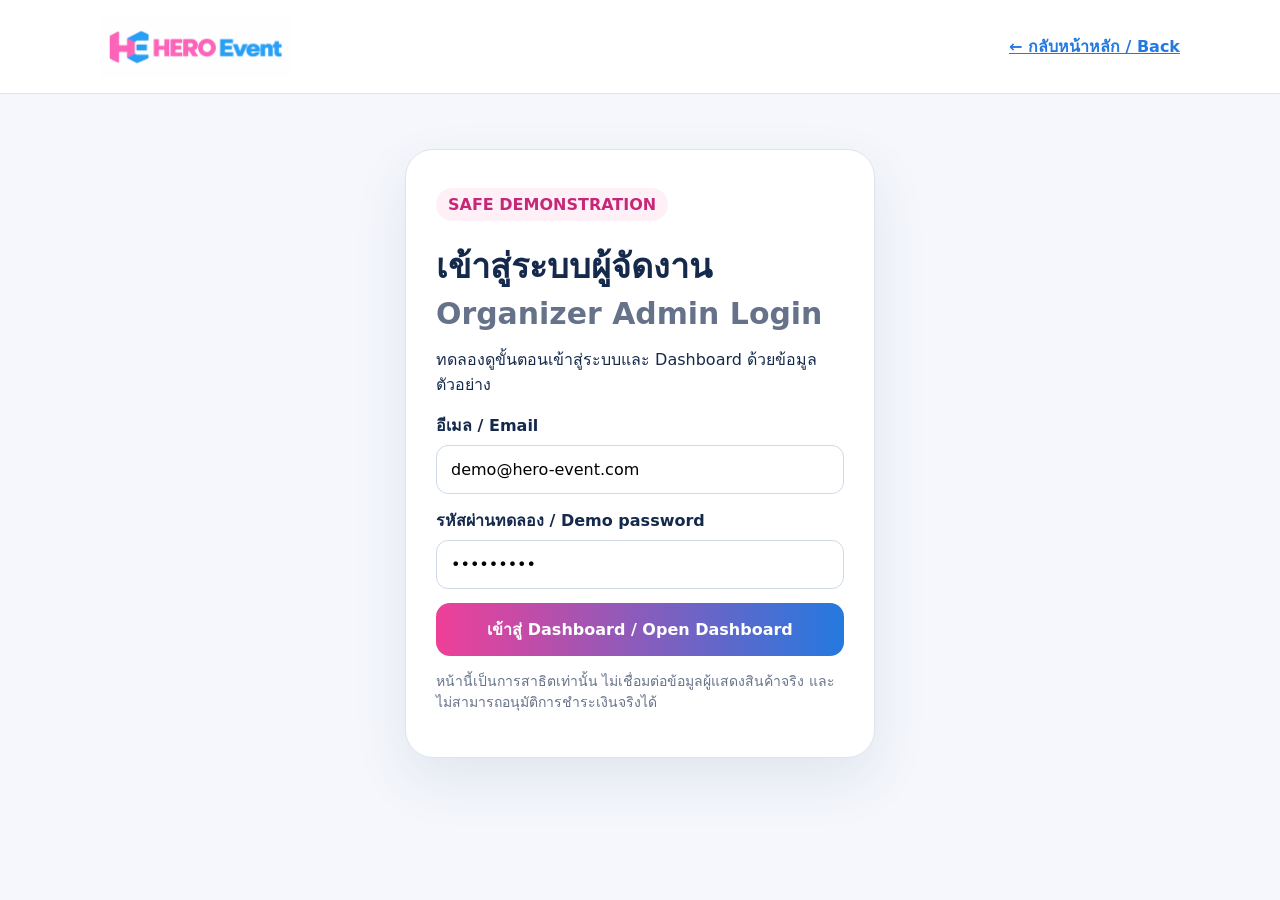
==== admin-demo/index.html @ 48ef619e "Add safe admin login and dashboard demonstration" ====
<!doctype html>
<html lang="th">
<head>
<meta charset="utf-8"><meta name="viewport" content="width=device-width,initial-scale=1">
<title>HERO Event Admin Demo</title>
<style>
:root{--pink:#ef3f98;--blue:#2479df;--navy:#14294b;--green:#20ad69;--amber:#f4b52f;--red:#e84b5f;--line:#dce4f1;--bg:#f5f7fc}
*{box-sizing:border-box}body{margin:0;font-family:Inter,"Noto Sans Thai",system-ui,sans-serif;background:var(--bg);color:var(--navy)}button,input{font:inherit}.wrap{width:min(1080px,calc(100% - 28px));margin:auto}.en{display:block;color:#66728a;font-size:.88em;margin-top:3px}header{background:#fff;border-bottom:1px solid var(--line);padding:15px 0}.bar{display:flex;align-items:center;justify-content:space-between;gap:15px}.logo{width:190px}.back{color:var(--blue);font-weight:850}.login{width:min(470px,calc(100% - 28px));margin:55px auto;background:#fff;border:1px solid var(--line);border-radius:28px;padding:30px;box-shadow:0 22px 55px #233c6818}.login h1{margin:0 0 8px;font-size:34px}.demoTag{display:inline-block;background:#fff0f7;color:#c62878;border-radius:999px;padding:7px 12px;font-weight:850;margin:8px 0 18px}.field{margin:14px 0}.field label{display:block;font-weight:800;margin-bottom:7px}.field input{width:100%;padding:14px;border:1.5px solid #cfd9e8;border-radius:12px}.btn{border:0;border-radius:14px;padding:14px 18px;background:linear-gradient(90deg,var(--pink),var(--blue));color:white;font-weight:900;cursor:pointer;width:100%}.note{font-size:14px;line-height:1.5;color:#67738a;margin-top:15px}.dash{display:none;padding:30px 0 60px}.dash.active{display:block}.top{display:flex;justify-content:space-between;align-items:end;gap:15px;flex-wrap:wrap}.top h1{margin:0;font-size:38px}.logout{border:1px solid var(--line);background:#fff;border-radius:12px;padding:10px 14px;color:var(--navy);font-weight:800}.stats{display:grid;grid-template-columns:repeat(4,1fr);gap:12px;margin:24px 0}.stat{background:#fff;border:1px solid var(--line);border-radius:18px;padding:18px}.stat b{font-size:31px;display:block}.green{color:var(--green)}.amber{color:#be8200}.red{color:var(--red)}.blue{color:var(--blue)}.grid{display:grid;grid-template-columns:1.4fr .9fr;gap:16px}.panel{background:#fff;border:1px solid var(--line);border-radius:20px;padding:20px}.panel h2{margin:0 0 14px}.row{display:grid;grid-template-columns:1fr auto;gap:12px;padding:13px 0;border-bottom:1px solid #edf0f5}.row:last-child{border:0}.status{padding:6px 9px;border-radius:999px;font-size:13px;font-weight:850;background:#fff0c8;color:#7e5a00}.status.paid{background:#dff7e9;color:#087441}.action{display:grid;gap:10px}.action button{background:#fff;border:1.5px solid var(--blue);color:var(--blue);border-radius:12px;padding:12px;text-align:left;font-weight:850}.safe{margin-top:16px;background:#edf5ff;border-radius:14px;padding:14px;color:#315276;line-height:1.45}@media(max-width:720px){.stats{grid-template-columns:1fr 1fr}.grid{grid-template-columns:1fr}.logo{width:160px}.top h1{font-size:30px}} 
</style>
</head>
<body>
<header><div class="wrap bar"><img class="logo" src="/the-rice/hero-event-logo.jpg" alt="HERO Event"><a class="back" href="/">← กลับหน้าหลัก / Back</a></div></header>
<section id="login" class="login">
<div class="demoTag">SAFE DEMONSTRATION</div>
<h1>เข้าสู่ระบบผู้จัดงาน<span class="en">Organizer Admin Login</span></h1>
<p>ทดลองดูขั้นตอนเข้าสู่ระบบและ Dashboard ด้วยข้อมูลตัวอย่าง</p>
<div class="field"><label>อีเมล / Email</label><input id="email" type="email" value="demo@hero-event.com" readonly></div>
<div class="field"><label>รหัสผ่านทดลอง / Demo password</label><input id="password" type="password" value="HERO-DEMO" readonly></div>
<button class="btn" id="loginBtn">เข้าสู่ Dashboard / Open Dashboard</button>
<p class="note">หน้านี้เป็นการสาธิตเท่านั้น ไม่เชื่อมต่อข้อมูลผู้แสดงสินค้าจริง และไม่สามารถอนุมัติการชำระเงินจริงได้</p>
</section>
<main id="dashboard" class="dash"><div class="wrap">
<div class="top"><div><span class="demoTag">DEMO MODE</span><h1>Dashboard ผู้จัดงาน<span class="en">Organizer Dashboard</span></h1><p>The Rice Event · ข้อมูลตัวอย่าง / Sample data</p></div><button class="logout" id="logoutBtn">ออกจากระบบ / Log out</button></div>
<div class="stats"><div class="stat"><span>พื้นที่ทั้งหมด</span><b class="blue">120</b><span class="en">Total booths</span></div><div class="stat"><span>ว่าง</span><b class="green">103</b><span class="en">Available</span></div><div class="stat"><span>รอชำระ</span><b class="amber">5</b><span class="en">Awaiting payment</span></div><div class="stat"><span>ชำระแล้ว</span><b class="red">12</b><span class="en">Paid</span></div></div>
<div class="grid"><section class="panel"><h2>รายการล่าสุด<span class="en">Recent bookings</span></h2>
<div class="row"><div><b>B30 · 990 Club</b><span class="en">RICE-B30-595495</span></div><span class="status">รอตรวจสลิป</span></div>
<div class="row"><div><b>A17 · Bangkok Creative</b><span class="en">RICE-A17-418220</span></div><span class="status paid">ชำระแล้ว</span></div>
<div class="row"><div><b>B26 · Green Market</b><span class="en">RICE-B26-302184</span></div><span class="status paid">ชำระแล้ว</span></div>
<div class="row"><div><b>A08 · Local Makers</b><span class="en">RICE-A08-199873</span></div><span class="status">รอชำระ</span></div>
</section><section class="panel"><h2>งานที่ทำได้<span class="en">Admin actions</span></h2><div class="action">
<button>ตรวจสอบหลักฐานการชำระเงิน<br><span class="en">Review payment slips</span></button>
<button>จัดการบูธและผู้แสดงสินค้า<br><span class="en">Manage booths and exhibitors</span></button>
<button>ส่งคำเชิญและลิงก์ชำระเงิน<br><span class="en">Send invitations and payment links</span></button>
<button>ดาวน์โหลดรายงาน<br><span class="en">Download reports</span></button>
</div><div class="safe"><b>สิทธิ์ตามระดับผู้ดูแล</b><span class="en">Actions shown to each administrator depend on their assigned role.</span></div></section></div>
</div></main>
<script>
const login=document.getElementById('login'),dash=document.getElementById('dashboard');
document.getElementById('loginBtn').onclick=()=>{login.style.display='none';dash.classList.add('active');scrollTo(0,0)};
document.getElementById('logoutBtn').onclick=()=>{dash.classList.remove('active');login.style.display='block';scrollTo(0,0)};
</script>
</body></html>
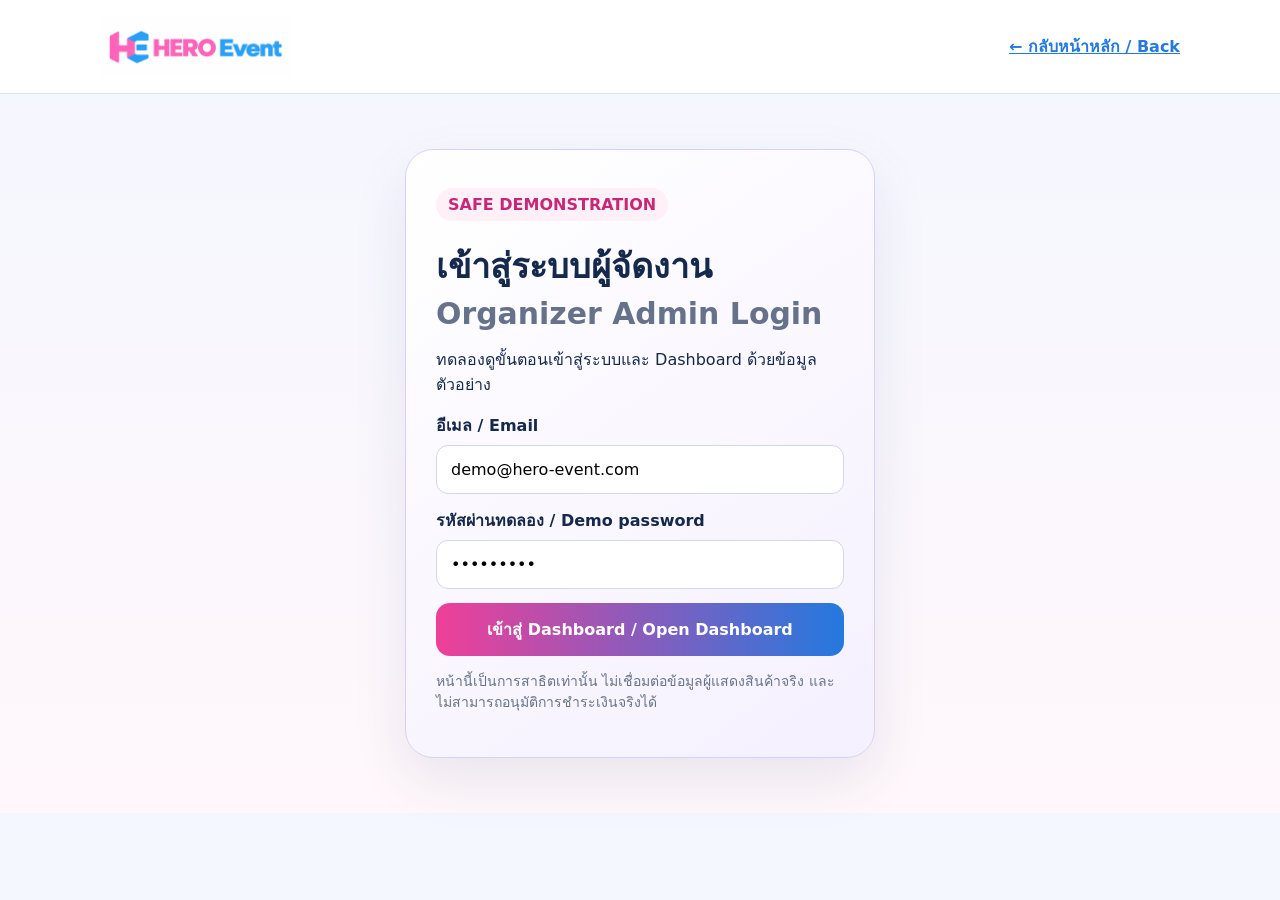
==== commit 6706e14d: "Colorize admin dashboard sections" ====
--- a/admin-demo/index.html
+++ b/admin-demo/index.html
@@ -4,8 +4,8 @@
 <meta charset="utf-8"><meta name="viewport" content="width=device-width,initial-scale=1">
 <title>HERO Event Admin Demo</title>
 <style>
-:root{--pink:#ef3f98;--blue:#2479df;--navy:#14294b;--green:#20ad69;--amber:#f4b52f;--red:#e84b5f;--line:#dce4f1;--bg:#f5f7fc}
-*{box-sizing:border-box}body{margin:0;font-family:Inter,"Noto Sans Thai",system-ui,sans-serif;background:var(--bg);color:var(--navy)}button,input{font:inherit}.wrap{width:min(1080px,calc(100% - 28px));margin:auto}.en{display:block;color:#66728a;font-size:.88em;margin-top:3px}header{background:#fff;border-bottom:1px solid var(--line);padding:15px 0}.bar{display:flex;align-items:center;justify-content:space-between;gap:15px}.logo{width:190px}.back{color:var(--blue);font-weight:850}.login{width:min(470px,calc(100% - 28px));margin:55px auto;background:#fff;border:1px solid var(--line);border-radius:28px;padding:30px;box-shadow:0 22px 55px #233c6818}.login h1{margin:0 0 8px;font-size:34px}.demoTag{display:inline-block;background:#fff0f7;color:#c62878;border-radius:999px;padding:7px 12px;font-weight:850;margin:8px 0 18px}.field{margin:14px 0}.field label{display:block;font-weight:800;margin-bottom:7px}.field input{width:100%;padding:14px;border:1.5px solid #cfd9e8;border-radius:12px}.btn{border:0;border-radius:14px;padding:14px 18px;background:linear-gradient(90deg,var(--pink),var(--blue));color:white;font-weight:900;cursor:pointer;width:100%}.note{font-size:14px;line-height:1.5;color:#67738a;margin-top:15px}.dash{display:none;padding:30px 0 60px}.dash.active{display:block}.top{display:flex;justify-content:space-between;align-items:end;gap:15px;flex-wrap:wrap}.top h1{margin:0;font-size:38px}.logout{border:1px solid var(--line);background:#fff;border-radius:12px;padding:10px 14px;color:var(--navy);font-weight:800}.stats{display:grid;grid-template-columns:repeat(4,1fr);gap:12px;margin:24px 0}.stat{background:#fff;border:1px solid var(--line);border-radius:18px;padding:18px}.stat b{font-size:31px;display:block}.green{color:var(--green)}.amber{color:#be8200}.red{color:var(--red)}.blue{color:var(--blue)}.grid{display:grid;grid-template-columns:1.4fr .9fr;gap:16px}.panel{background:#fff;border:1px solid var(--line);border-radius:20px;padding:20px}.panel h2{margin:0 0 14px}.row{display:grid;grid-template-columns:1fr auto;gap:12px;padding:13px 0;border-bottom:1px solid #edf0f5}.row:last-child{border:0}.status{padding:6px 9px;border-radius:999px;font-size:13px;font-weight:850;background:#fff0c8;color:#7e5a00}.status.paid{background:#dff7e9;color:#087441}.action{display:grid;gap:10px}.action button{background:#fff;border:1.5px solid var(--blue);color:var(--blue);border-radius:12px;padding:12px;text-align:left;font-weight:850}.safe{margin-top:16px;background:#edf5ff;border-radius:14px;padding:14px;color:#315276;line-height:1.45}@media(max-width:720px){.stats{grid-template-columns:1fr 1fr}.grid{grid-template-columns:1fr}.logo{width:160px}.top h1{font-size:30px}} 
+:root{--pink:#ef3f98;--blue:#2479df;--navy:#14294b;--green:#20ad69;--amber:#f4b52f;--red:#e84b5f;--purple:#7658dc;--teal:#0b9eaa;--line:#dce4f1;--bg:#f5f7fc}
+*{box-sizing:border-box}body{margin:0;font-family:Inter,"Noto Sans Thai",system-ui,sans-serif;background:linear-gradient(180deg,#f4f7ff,#fff7fb);color:var(--navy)}button,input{font:inherit}.wrap{width:min(1080px,calc(100% - 28px));margin:auto}.en{display:block;color:#66728a;font-size:.88em;margin-top:3px}header{background:#fff;border-bottom:1px solid var(--line);padding:15px 0}.bar{display:flex;align-items:center;justify-content:space-between;gap:15px}.logo{width:190px}.back{color:var(--blue);font-weight:850}.login{width:min(470px,calc(100% - 28px));margin:55px auto;background:linear-gradient(145deg,#fff,#f5f0ff);border:1px solid #d9cff5;border-radius:28px;padding:30px;box-shadow:0 22px 55px #233c6818}.login h1{margin:0 0 8px;font-size:34px}.demoTag{display:inline-block;background:#fff0f7;color:#c62878;border-radius:999px;padding:7px 12px;font-weight:850;margin:8px 0 18px}.field{margin:14px 0}.field label{display:block;font-weight:800;margin-bottom:7px}.field input{width:100%;padding:14px;border:1.5px solid #cfd9e8;border-radius:12px}.btn{border:0;border-radius:14px;padding:14px 18px;background:linear-gradient(90deg,var(--pink),var(--blue));color:white;font-weight:900;cursor:pointer;width:100%}.note{font-size:14px;line-height:1.5;color:#67738a;margin-top:15px}.dash{display:none;padding:30px 0 60px}.dash.active{display:block}.top{display:flex;justify-content:space-between;align-items:end;gap:15px;flex-wrap:wrap}.top h1{margin:0;font-size:38px}.logout{border:1px solid var(--line);background:#fff;border-radius:12px;padding:10px 14px;color:var(--navy);font-weight:800}.stats{display:grid;grid-template-columns:repeat(4,1fr);gap:12px;margin:24px 0}.stat{position:relative;overflow:hidden;border-radius:20px;padding:19px;border:1px solid transparent;box-shadow:0 10px 24px #233c6810}.stat:before{content:"";position:absolute;inset:0 0 auto 0;height:5px}.stat b{font-size:31px;display:block}.stat.total{background:#eef5ff;border-color:#bcd7ff}.stat.total:before{background:var(--blue)}.stat.available{background:#eafff4;border-color:#b5eed2}.stat.available:before{background:var(--green)}.stat.awaiting{background:#fff8dc;border-color:#f3dd83}.stat.awaiting:before{background:var(--amber)}.stat.paidTotal{background:#fff0f7;border-color:#f6bedb}.stat.paidTotal:before{background:var(--pink)}.green{color:var(--green)}.amber{color:#a96e00}.red{color:#d62e75}.blue{color:var(--blue)}.grid{display:grid;grid-template-columns:1.4fr .9fr;gap:16px}.panel{border-radius:22px;padding:20px;box-shadow:0 12px 30px #233c6810}.bookings{background:linear-gradient(145deg,#ffffff,#f1f6ff);border:1px solid #cfe0fb}.adminPanel{background:linear-gradient(145deg,#fff,#fff3f9);border:1px solid #f1c7df}.panel h2{margin:0 0 14px}.row{display:grid;grid-template-columns:1fr auto;gap:12px;padding:13px 12px;margin:8px 0;border-radius:13px;background:#fff;border:1px solid #e5ebf5}.status{padding:6px 9px;border-radius:999px;font-size:13px;font-weight:850;background:#fff0c8;color:#7e5a00}.status.paid{background:#dff7e9;color:#087441}.action{display:grid;gap:10px}.action button{border-radius:14px;padding:13px;text-align:left;font-weight:850;transition:.2s;box-shadow:0 5px 14px #233c680d}.action button:hover{transform:translateY(-1px)}.action button:nth-child(1){background:#fff3f8;border:1.5px solid var(--pink);color:#be246d}.action button:nth-child(2){background:#edf5ff;border:1.5px solid var(--blue);color:#1767ba}.action button:nth-child(3){background:#effcfb;border:1.5px solid var(--teal);color:#087985}.action button:nth-child(4){background:#f4f0ff;border:1.5px solid var(--purple);color:#5c42ba}.action button .en{color:inherit;opacity:.78}.safe{margin-top:16px;background:linear-gradient(135deg,#14294b,#284a7d);border-radius:15px;padding:15px;color:#fff;line-height:1.45}.safe .en{color:#dbe9ff}@media(max-width:720px){.stats{grid-template-columns:1fr 1fr}.grid{grid-template-columns:1fr}.logo{width:160px}.top h1{font-size:30px}} 
 </style>
 </head>
 <body>
@@ -21,13 +21,13 @@
 </section>
 <main id="dashboard" class="dash"><div class="wrap">
 <div class="top"><div><span class="demoTag">DEMO MODE</span><h1>Dashboard ผู้จัดงาน<span class="en">Organizer Dashboard</span></h1><p>The Rice Event · ข้อมูลตัวอย่าง / Sample data</p></div><button class="logout" id="logoutBtn">ออกจากระบบ / Log out</button></div>
-<div class="stats"><div class="stat"><span>พื้นที่ทั้งหมด</span><b class="blue">120</b><span class="en">Total booths</span></div><div class="stat"><span>ว่าง</span><b class="green">103</b><span class="en">Available</span></div><div class="stat"><span>รอชำระ</span><b class="amber">5</b><span class="en">Awaiting payment</span></div><div class="stat"><span>ชำระแล้ว</span><b class="red">12</b><span class="en">Paid</span></div></div>
-<div class="grid"><section class="panel"><h2>รายการล่าสุด<span class="en">Recent bookings</span></h2>
+<div class="stats"><div class="stat total"><span>พื้นที่ทั้งหมด</span><b class="blue">120</b><span class="en">Total booths</span></div><div class="stat available"><span>ว่าง</span><b class="green">103</b><span class="en">Available</span></div><div class="stat awaiting"><span>รอชำระ</span><b class="amber">5</b><span class="en">Awaiting payment</span></div><div class="stat paidTotal"><span>ชำระแล้ว</span><b class="red">12</b><span class="en">Paid</span></div></div>
+<div class="grid"><section class="panel bookings"><h2>รายการล่าสุด<span class="en">Recent bookings</span></h2>
 <div class="row"><div><b>B30 · 990 Club</b><span class="en">RICE-B30-595495</span></div><span class="status">รอตรวจสลิป</span></div>
 <div class="row"><div><b>A17 · Bangkok Creative</b><span class="en">RICE-A17-418220</span></div><span class="status paid">ชำระแล้ว</span></div>
 <div class="row"><div><b>B26 · Green Market</b><span class="en">RICE-B26-302184</span></div><span class="status paid">ชำระแล้ว</span></div>
 <div class="row"><div><b>A08 · Local Makers</b><span class="en">RICE-A08-199873</span></div><span class="status">รอชำระ</span></div>
-</section><section class="panel"><h2>งานที่ทำได้<span class="en">Admin actions</span></h2><div class="action">
+</section><section class="panel adminPanel"><h2>งานที่ทำได้<span class="en">Admin actions</span></h2><div class="action">
 <button>ตรวจสอบหลักฐานการชำระเงิน<br><span class="en">Review payment slips</span></button>
 <button>จัดการบูธและผู้แสดงสินค้า<br><span class="en">Manage booths and exhibitors</span></button>
 <button>ส่งคำเชิญและลิงก์ชำระเงิน<br><span class="en">Send invitations and payment links</span></button>
@@ -39,4 +39,4 @@
 document.getElementById('loginBtn').onclick=()=>{login.style.display='none';dash.classList.add('active');scrollTo(0,0)};
 document.getElementById('logoutBtn').onclick=()=>{dash.classList.remove('active');login.style.display='block';scrollTo(0,0)};
 </script>
-</body></html>+</body></html>
